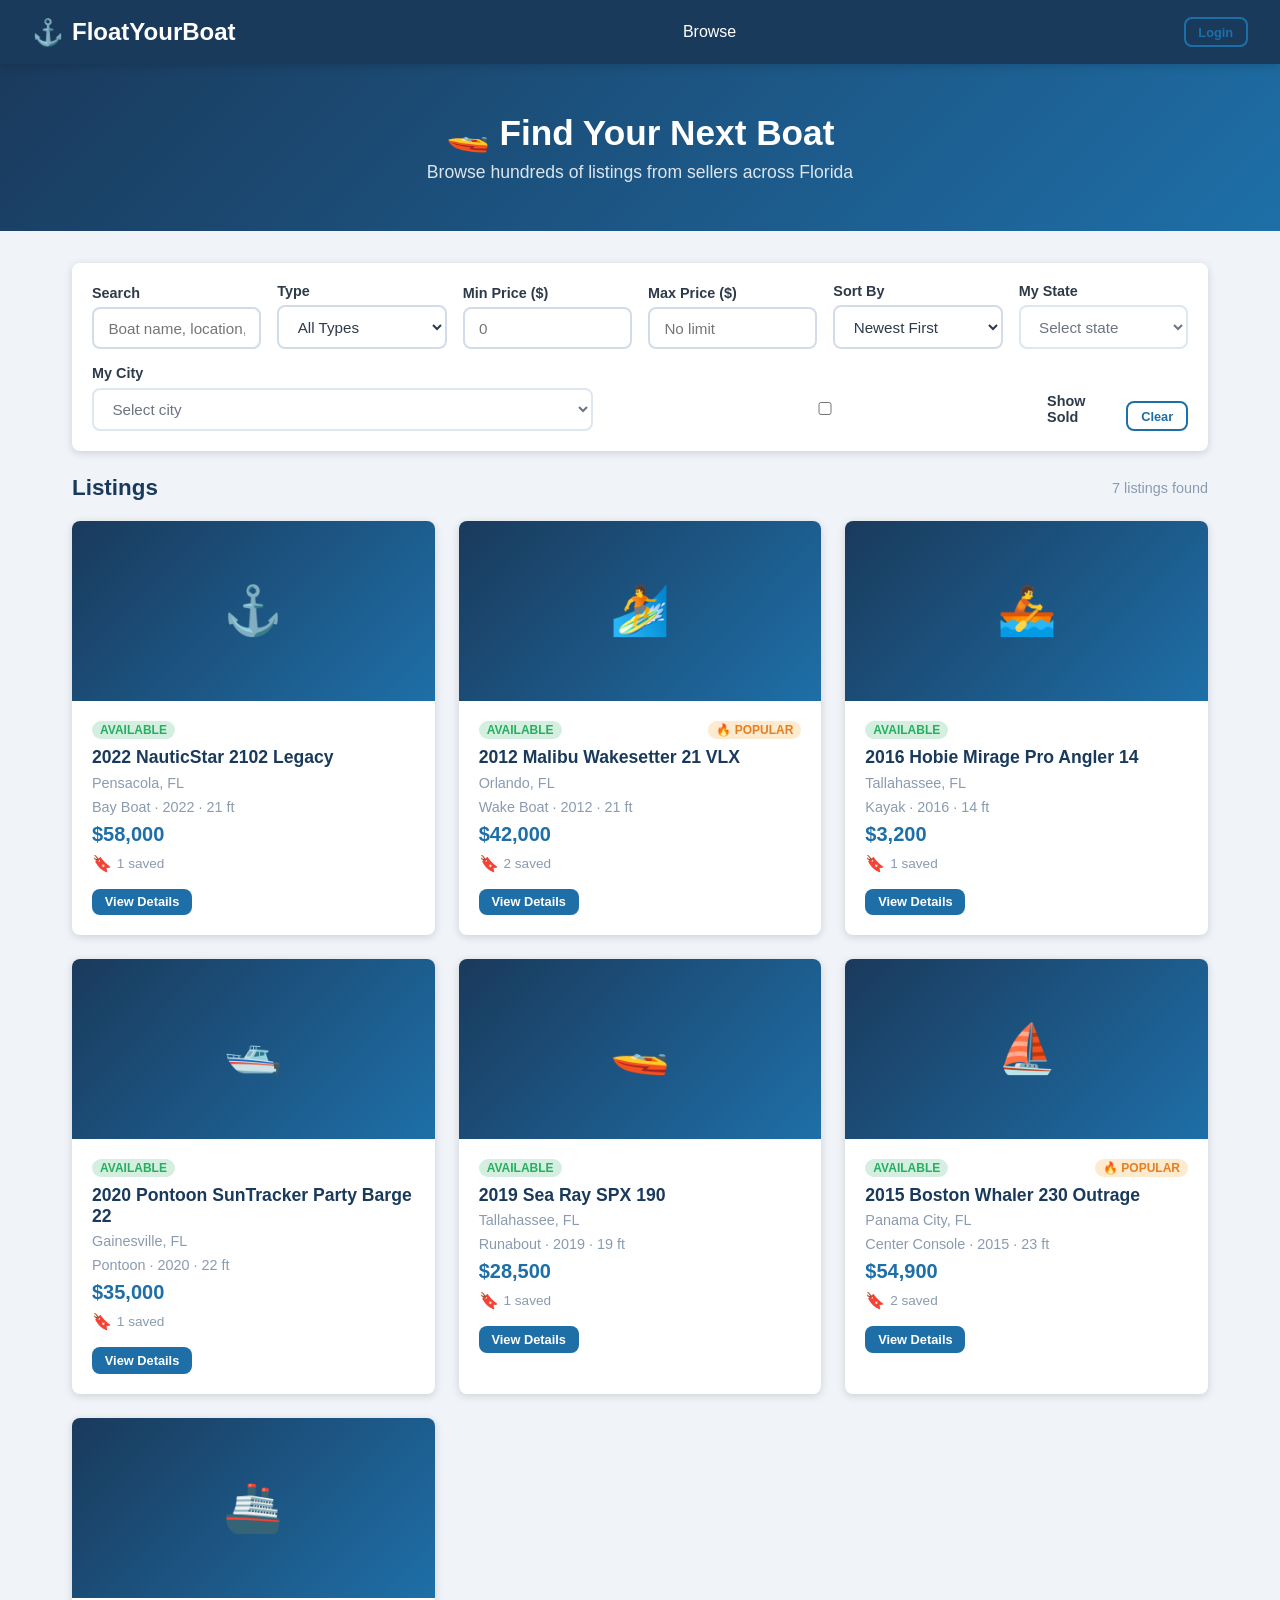
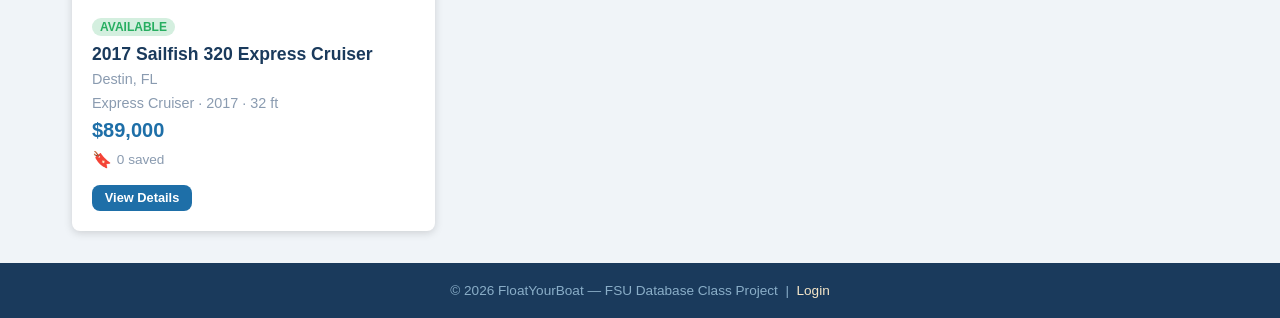
==== frontend/index.html @ 4ae4e90d "Replace buyer location text input with state/city dropdowns Agent-Logs-Url: https://github.com/jake0" ====
<!DOCTYPE html>
<html lang="en">
<head>
  <meta charset="UTF-8" />
  <meta name="viewport" content="width=device-width, initial-scale=1.0" />
  <title>FloatYourBoat — Browse Listings</title>
  <link rel="stylesheet" href="css/styles.css" />
</head>
<body>
  <!-- Navbar -->
  <header class="navbar" id="navbar"></header>

  <!-- Notification Area -->
  <div id="notification-area" style="position:sticky; top:64px; z-index:99; padding:0 2rem;"></div>

  <!-- Hero -->
  <div class="hero">
    <h1>🚤 Find Your Next Boat</h1>
    <p>Browse hundreds of listings from sellers across Florida</p>
  </div>

  <!-- Main Content -->
  <main class="main-content">

    <!-- Filter Bar -->
    <div class="filter-bar">
      <div class="form-group">
        <label for="search">Search</label>
        <input type="text" id="search" placeholder="Boat name, location, type…" oninput="applyFilters()" />
      </div>

      <div class="form-group">
        <label for="type">Type</label>
        <select id="type" onchange="applyFilters()">
          <option value="">All Types</option>
          <option value="Runabout">Runabout</option>
          <option value="Center Console">Center Console</option>
          <option value="Pontoon">Pontoon</option>
          <option value="Express Cruiser">Express Cruiser</option>
          <option value="Wake Boat">Wake Boat</option>
          <option value="Bay Boat">Bay Boat</option>
          <option value="Kayak">Kayak</option>
          <option value="Sailboat">Sailboat</option>
        </select>
      </div>

      <div class="form-group">
        <label for="min-price">Min Price ($)</label>
        <input type="number" id="min-price" placeholder="0" min="0" onchange="applyFilters()" />
      </div>

      <div class="form-group">
        <label for="max-price">Max Price ($)</label>
        <input type="number" id="max-price" placeholder="No limit" min="0" onchange="applyFilters()" />
      </div>

      <div class="form-group">
        <label for="sort">Sort By</label>
        <select id="sort" onchange="applyFilters()">
          <option value="newest">Newest First</option>
          <option value="oldest">Oldest First</option>
          <option value="price-asc">Price: Low to High</option>
          <option value="price-desc">Price: High to Low</option>
          <option value="popularity">Most Popular</option>
          <option value="proximity">Nearest to Me</option>
        </select>
      </div>

      <div class="form-group">
        <label for="buyer-state">My State</label>
        <select id="buyer-state">
          <option value="">Select state</option>
        </select>
      </div>

      <div class="form-group">
        <label for="buyer-city">My City</label>
        <select id="buyer-city">
          <option value="">Select city</option>
        </select>
      </div>

      <div class="form-group" style="min-width:auto;">
        <label style="display:flex; align-items:center; gap:0.4rem; cursor:pointer;">
          <input type="checkbox" id="show-sold" onchange="applyFilters()" />
          Show Sold
        </label>
      </div>

      <button class="btn btn-outline btn-sm" onclick="clearFilters()">Clear</button>
    </div>

    <!-- Result Count & Header -->
    <div class="section-header">
      <h2>Listings</h2>
      <span id="result-count" style="color:var(--mid-gray); font-size:0.9rem;"></span>
    </div>

    <!-- Listings Grid -->
    <div class="listings-grid" id="listings-container">
      <p style="color:var(--mid-gray);">Loading listings…</p>
    </div>
  </main>

  <footer>
    <p>© 2026 FloatYourBoat &mdash; FSU Database Class Project &nbsp;|&nbsp; <a href="login">Login</a></p>
  </footer>

  <script src="js/data.js"></script>
  <script src="js/auth.js"></script>
  <script src="js/browse.js"></script>
</body>
</html>
---- frontend/css/styles.css ----
/* FloatYourBoat — Shared Nautical Theme */

/* ── Reset & Base ── */
*, *::before, *::after {
  box-sizing: border-box;
  margin: 0;
  padding: 0;
}

:root {
  --navy:       #1a3a5c;
  --ocean:      #1e6fa8;
  --seafoam:    #4caf8a;
  --sand:       #f5e6c8;
  --white:      #ffffff;
  --light-gray: #f0f4f8;
  --mid-gray:   #8a9bb0;
  --dark-gray:  #2e3a4a;
  --danger:     #c0392b;
  --success:    #27ae60;
  --warning:    #e67e22;
  --border-radius: 8px;
  --shadow: 0 2px 8px rgba(0,0,0,0.15);
  --shadow-lg: 0 4px 16px rgba(0,0,0,0.2);
  --font-main: 'Segoe UI', Arial, sans-serif;
}

body {
  font-family: var(--font-main);
  background-color: var(--light-gray);
  color: var(--dark-gray);
  min-height: 100vh;
  display: flex;
  flex-direction: column;
}

a {
  color: var(--ocean);
  text-decoration: none;
}

a:hover {
  text-decoration: underline;
}

img {
  max-width: 100%;
  display: block;
}

button {
  cursor: pointer;
  font-family: var(--font-main);
}

/* ── Navigation ── */
.navbar {
  background: var(--navy);
  color: var(--white);
  padding: 0 2rem;
  display: flex;
  align-items: center;
  justify-content: space-between;
  height: 64px;
  box-shadow: var(--shadow);
  position: sticky;
  top: 0;
  z-index: 100;
}

.navbar .brand {
  font-size: 1.5rem;
  font-weight: 700;
  color: var(--white);
  display: flex;
  align-items: center;
  gap: 0.5rem;
  text-decoration: none;
}

.navbar .brand:hover {
  text-decoration: none;
  color: var(--sand);
}

.navbar .brand .anchor-icon {
  font-size: 1.6rem;
}

.navbar nav {
  display: flex;
  align-items: center;
  gap: 1.5rem;
}

.navbar nav a {
  color: var(--white);
  font-weight: 500;
  padding: 0.4rem 0.8rem;
  border-radius: var(--border-radius);
  transition: background 0.2s;
}

.navbar nav a:hover,
.navbar nav a.active {
  background: rgba(255,255,255,0.15);
  text-decoration: none;
}

.navbar .user-info {
  display: flex;
  align-items: center;
  gap: 1rem;
  color: var(--sand);
  font-size: 0.9rem;
}

.navbar .user-info .role-badge {
  background: var(--seafoam);
  color: var(--white);
  padding: 2px 8px;
  border-radius: 12px;
  font-size: 0.75rem;
  text-transform: uppercase;
  font-weight: 600;
}

/* ── Wave Divider ── */
.wave-divider {
  background: var(--navy);
  line-height: 0;
}

.wave-divider svg {
  display: block;
  width: 100%;
}

/* ── Hero Banner ── */
.hero {
  background: linear-gradient(135deg, var(--navy) 0%, var(--ocean) 100%);
  color: var(--white);
  text-align: center;
  padding: 3rem 2rem;
}

.hero h1 {
  font-size: 2.2rem;
  margin-bottom: 0.5rem;
}

.hero p {
  font-size: 1.1rem;
  opacity: 0.85;
}

/* ── Main Content ── */
.main-content {
  flex: 1;
  padding: 2rem;
  max-width: 1200px;
  margin: 0 auto;
  width: 100%;
}

/* ── Cards ── */
.card {
  background: var(--white);
  border-radius: var(--border-radius);
  box-shadow: var(--shadow);
  overflow: hidden;
  transition: transform 0.2s, box-shadow 0.2s;
}

.card:hover {
  transform: translateY(-2px);
  box-shadow: var(--shadow-lg);
}

.card-body {
  padding: 1.25rem;
}

.card-title {
  font-size: 1.1rem;
  font-weight: 700;
  color: var(--navy);
  margin-bottom: 0.4rem;
}

.card-text {
  font-size: 0.9rem;
  color: var(--mid-gray);
  margin-bottom: 0.5rem;
}

.card-price {
  font-size: 1.25rem;
  font-weight: 700;
  color: var(--ocean);
}

.card-img {
  width: 100%;
  height: 180px;
  object-fit: cover;
}

.card-img-placeholder {
  width: 100%;
  height: 180px;
  background: linear-gradient(135deg, var(--navy) 0%, var(--ocean) 100%);
  display: flex;
  align-items: center;
  justify-content: center;
  font-size: 3rem;
  color: var(--white);
}

/* ── Grid Layouts ── */
.listings-grid {
  display: grid;
  grid-template-columns: repeat(auto-fill, minmax(280px, 1fr));
  gap: 1.5rem;
}

/* ── Buttons ── */
.btn {
  display: inline-flex;
  align-items: center;
  gap: 0.4rem;
  padding: 0.55rem 1.2rem;
  border: none;
  border-radius: var(--border-radius);
  font-size: 0.9rem;
  font-weight: 600;
  transition: background 0.2s, transform 0.1s;
  text-decoration: none;
}

.btn:active {
  transform: scale(0.97);
}

.btn-primary {
  background: var(--ocean);
  color: var(--white);
}

.btn-primary:hover {
  background: var(--navy);
  color: var(--white);
  text-decoration: none;
}

.btn-success {
  background: var(--seafoam);
  color: var(--white);
}

.btn-success:hover {
  background: #3a9a74;
  color: var(--white);
  text-decoration: none;
}

.btn-danger {
  background: var(--danger);
  color: var(--white);
}

.btn-danger:hover {
  background: #a93226;
  color: var(--white);
  text-decoration: none;
}

.btn-outline {
  background: transparent;
  border: 2px solid var(--ocean);
  color: var(--ocean);
}

.btn-outline:hover {
  background: var(--ocean);
  color: var(--white);
  text-decoration: none;
}

.btn-sm {
  padding: 0.35rem 0.8rem;
  font-size: 0.8rem;
}

.btn-lg {
  padding: 0.75rem 1.8rem;
  font-size: 1rem;
}

.btn-block {
  width: 100%;
  justify-content: center;
}

.btn-warning {
  background: var(--warning);
  color: var(--white);
}

.btn-warning:hover {
  background: #ca6f1e;
  color: var(--white);
  text-decoration: none;
}

/* ── Forms ── */
.form-group {
  margin-bottom: 1.2rem;
}

.form-group label {
  display: block;
  font-weight: 600;
  margin-bottom: 0.4rem;
  color: var(--dark-gray);
  font-size: 0.9rem;
}

.form-group input,
.form-group select,
.form-group textarea {
  width: 100%;
  padding: 0.65rem 0.9rem;
  border: 2px solid #d1dce8;
  border-radius: var(--border-radius);
  font-size: 0.95rem;
  font-family: var(--font-main);
  background: var(--white);
  color: var(--dark-gray);
  transition: border-color 0.2s;
}

.form-group input:focus,
.form-group select:focus,
.form-group textarea:focus {
  outline: none;
  border-color: var(--ocean);
}

.form-group textarea {
  resize: vertical;
  min-height: 100px;
}

.form-row {
  display: grid;
  grid-template-columns: 1fr 1fr;
  gap: 1rem;
}

.form-hint {
  font-size: 0.8rem;
  color: var(--mid-gray);
  margin-top: 0.25rem;
}

/* ── Filter Bar ── */
.filter-bar {
  background: var(--white);
  border-radius: var(--border-radius);
  box-shadow: var(--shadow);
  padding: 1.25rem;
  margin-bottom: 1.5rem;
  display: flex;
  flex-wrap: wrap;
  gap: 1rem;
  align-items: flex-end;
}

.filter-bar .form-group {
  flex: 1;
  min-width: 160px;
  margin-bottom: 0;
}

.filter-bar .btn {
  align-self: flex-end;
}

/* ── Badges ── */
.badge {
  display: inline-block;
  padding: 2px 8px;
  border-radius: 12px;
  font-size: 0.75rem;
  font-weight: 600;
  text-transform: uppercase;
}

.badge-available {
  background: #d4efdf;
  color: var(--success);
}

.badge-sold {
  background: #f9ebea;
  color: var(--danger);
}

.badge-popular {
  background: #fdebd0;
  color: var(--warning);
}

/* ── Alerts / Notifications ── */
.alert {
  padding: 0.9rem 1.2rem;
  border-radius: var(--border-radius);
  margin-bottom: 1rem;
  display: flex;
  align-items: center;
  gap: 0.75rem;
  font-size: 0.95rem;
}

.alert-info {
  background: #d6eaf8;
  color: #1a5276;
  border-left: 4px solid var(--ocean);
}

.alert-success {
  background: #d4efdf;
  color: #1d6a3a;
  border-left: 4px solid var(--success);
}

.alert-warning {
  background: #fdebd0;
  color: #7e5109;
  border-left: 4px solid var(--warning);
}

.alert-danger {
  background: #f9ebea;
  color: #7b241c;
  border-left: 4px solid var(--danger);
}

.alert .close-btn {
  margin-left: auto;
  background: none;
  border: none;
  font-size: 1.1rem;
  cursor: pointer;
  color: inherit;
  opacity: 0.6;
}

.alert .close-btn:hover {
  opacity: 1;
}

/* ── Auth Pages ── */
.auth-container {
  min-height: 100vh;
  background: linear-gradient(135deg, var(--navy) 0%, var(--ocean) 100%);
  display: flex;
  align-items: center;
  justify-content: center;
  padding: 2rem;
}

.auth-box {
  background: var(--white);
  border-radius: 12px;
  box-shadow: var(--shadow-lg);
  padding: 2.5rem;
  width: 100%;
  max-width: 440px;
}

.auth-logo {
  text-align: center;
  margin-bottom: 1.5rem;
}

.auth-logo .logo-icon {
  font-size: 3rem;
}

.auth-logo h1 {
  font-size: 1.75rem;
  color: var(--navy);
  font-weight: 700;
}

.auth-logo p {
  color: var(--mid-gray);
  font-size: 0.9rem;
  margin-top: 0.25rem;
}

.auth-tabs {
  display: flex;
  border-bottom: 2px solid #e5eaf0;
  margin-bottom: 1.5rem;
}

.auth-tab {
  flex: 1;
  padding: 0.6rem;
  text-align: center;
  background: none;
  border: none;
  font-size: 0.95rem;
  font-weight: 600;
  color: var(--mid-gray);
  cursor: pointer;
  border-bottom: 2px solid transparent;
  margin-bottom: -2px;
  transition: color 0.2s;
}

.auth-tab.active {
  color: var(--ocean);
  border-bottom-color: var(--ocean);
}

.auth-form {
  display: none;
}

.auth-form.active {
  display: block;
}

.role-selector {
  display: flex;
  gap: 1rem;
  margin-bottom: 1.2rem;
}

.role-option {
  flex: 1;
  border: 2px solid #d1dce8;
  border-radius: var(--border-radius);
  padding: 0.75rem;
  text-align: center;
  cursor: pointer;
  transition: border-color 0.2s, background 0.2s;
  font-size: 0.9rem;
  font-weight: 500;
  color: var(--dark-gray);
  background: var(--white);
}

.role-option.selected {
  border-color: var(--ocean);
  background: #eaf4fc;
  color: var(--ocean);
}

.role-option .role-icon {
  font-size: 1.8rem;
  display: block;
  margin-bottom: 0.25rem;
}

/* ── Page Sections ── */
.section-header {
  display: flex;
  align-items: center;
  justify-content: space-between;
  margin-bottom: 1.25rem;
  flex-wrap: wrap;
  gap: 0.75rem;
}

.section-header h2 {
  font-size: 1.4rem;
  color: var(--navy);
}

.empty-state {
  text-align: center;
  padding: 3rem 1rem;
  color: var(--mid-gray);
}

.empty-state .empty-icon {
  font-size: 4rem;
  margin-bottom: 1rem;
}

.empty-state h3 {
  font-size: 1.2rem;
  margin-bottom: 0.5rem;
  color: var(--dark-gray);
}

/* ── Listing Detail ── */
.listing-detail {
  background: var(--white);
  border-radius: var(--border-radius);
  box-shadow: var(--shadow);
  overflow: hidden;
}

.listing-detail-img {
  width: 100%;
  height: 350px;
  object-fit: cover;
}

.listing-detail-img-placeholder {
  width: 100%;
  height: 350px;
  background: linear-gradient(135deg, var(--navy) 0%, var(--ocean) 100%);
  display: flex;
  align-items: center;
  justify-content: center;
  font-size: 6rem;
  color: var(--white);
}

.listing-detail-body {
  padding: 2rem;
}

.listing-detail-header {
  display: flex;
  align-items: flex-start;
  justify-content: space-between;
  gap: 1rem;
  flex-wrap: wrap;
  margin-bottom: 1.5rem;
}

.listing-detail-title {
  font-size: 1.75rem;
  color: var(--navy);
  font-weight: 700;
}

.listing-detail-price {
  font-size: 2rem;
  font-weight: 700;
  color: var(--ocean);
}

.listing-meta {
  display: grid;
  grid-template-columns: repeat(auto-fill, minmax(180px, 1fr));
  gap: 1rem;
  margin-bottom: 1.5rem;
}

.listing-meta-item {
  background: var(--light-gray);
  border-radius: var(--border-radius);
  padding: 0.75rem 1rem;
}

.listing-meta-item .meta-label {
  font-size: 0.75rem;
  text-transform: uppercase;
  letter-spacing: 0.05em;
  color: var(--mid-gray);
  margin-bottom: 0.2rem;
}

.listing-meta-item .meta-value {
  font-weight: 600;
  color: var(--dark-gray);
}

.listing-description {
  line-height: 1.7;
  color: var(--dark-gray);
  margin-bottom: 1.5rem;
}

.listing-actions {
  display: flex;
  gap: 1rem;
  flex-wrap: wrap;
}

/* ── Modal ── */
.modal-overlay {
  position: fixed;
  inset: 0;
  background: rgba(0,0,0,0.5);
  z-index: 200;
  display: flex;
  align-items: center;
  justify-content: center;
  padding: 1rem;
}

.modal-overlay.hidden {
  display: none;
}

.modal {
  background: var(--white);
  border-radius: 12px;
  box-shadow: var(--shadow-lg);
  width: 100%;
  max-width: 560px;
  max-height: 90vh;
  overflow-y: auto;
}

.modal-header {
  padding: 1.25rem 1.5rem;
  border-bottom: 1px solid #e5eaf0;
  display: flex;
  align-items: center;
  justify-content: space-between;
}

.modal-header h3 {
  font-size: 1.1rem;
  color: var(--navy);
}

.modal-close {
  background: none;
  border: none;
  font-size: 1.4rem;
  color: var(--mid-gray);
  cursor: pointer;
}

.modal-close:hover {
  color: var(--dark-gray);
}

.modal-body {
  padding: 1.5rem;
}

.modal-footer {
  padding: 1.25rem 1.5rem;
  border-top: 1px solid #e5eaf0;
  display: flex;
  justify-content: flex-end;
  gap: 0.75rem;
}

/* ── Stats / Popularity ── */
.stats-row {
  display: flex;
  gap: 1rem;
  align-items: center;
  flex-wrap: wrap;
  margin-top: 0.5rem;
}

.stat-item {
  display: flex;
  align-items: center;
  gap: 0.3rem;
  font-size: 0.85rem;
  color: var(--mid-gray);
}

.stat-item .stat-icon {
  font-size: 1rem;
}

/* ── Seller Dashboard ── */
.seller-table {
  width: 100%;
  border-collapse: collapse;
  background: var(--white);
  border-radius: var(--border-radius);
  box-shadow: var(--shadow);
  overflow: hidden;
}

.seller-table th {
  background: var(--navy);
  color: var(--white);
  padding: 0.85rem 1rem;
  text-align: left;
  font-size: 0.85rem;
  text-transform: uppercase;
  letter-spacing: 0.05em;
}

.seller-table td {
  padding: 0.85rem 1rem;
  border-bottom: 1px solid #e5eaf0;
  font-size: 0.9rem;
  vertical-align: middle;
}

.seller-table tr:last-child td {
  border-bottom: none;
}

.seller-table tr:hover td {
  background: var(--light-gray);
}

.seller-table .action-btns {
  display: flex;
  gap: 0.5rem;
}

/* ── Footer ── */
footer {
  background: var(--navy);
  color: #8aaec8;
  text-align: center;
  padding: 1.25rem;
  font-size: 0.85rem;
  margin-top: auto;
}

footer a {
  color: var(--sand);
}

/* ── Utility ── */
.text-center { text-align: center; }
.text-right  { text-align: right; }
.mt-1 { margin-top: 0.5rem; }
.mt-2 { margin-top: 1rem; }
.mt-3 { margin-top: 1.5rem; }
.mb-1 { margin-bottom: 0.5rem; }
.mb-2 { margin-bottom: 1rem; }
.mb-3 { margin-bottom: 1.5rem; }
.hidden { display: none !important; }
.flex { display: flex; }
.flex-gap { gap: 0.75rem; }
.align-center { align-items: center; }
.justify-between { justify-content: space-between; }

/* ── Responsive ── */
@media (max-width: 768px) {
  .navbar {
    padding: 0 1rem;
    height: auto;
    flex-wrap: wrap;
    padding: 0.75rem 1rem;
    gap: 0.5rem;
  }

  .navbar nav {
    gap: 0.5rem;
    flex-wrap: wrap;
  }

  .main-content {
    padding: 1rem;
  }

  .filter-bar {
    flex-direction: column;
  }

  .form-row {
    grid-template-columns: 1fr;
  }

  .listing-detail-img,
  .listing-detail-img-placeholder {
    height: 220px;
  }

  .listing-detail-title {
    font-size: 1.35rem;
  }

  .listing-detail-price {
    font-size: 1.5rem;
  }

  .seller-table {
    display: block;
    overflow-x: auto;
  }
}
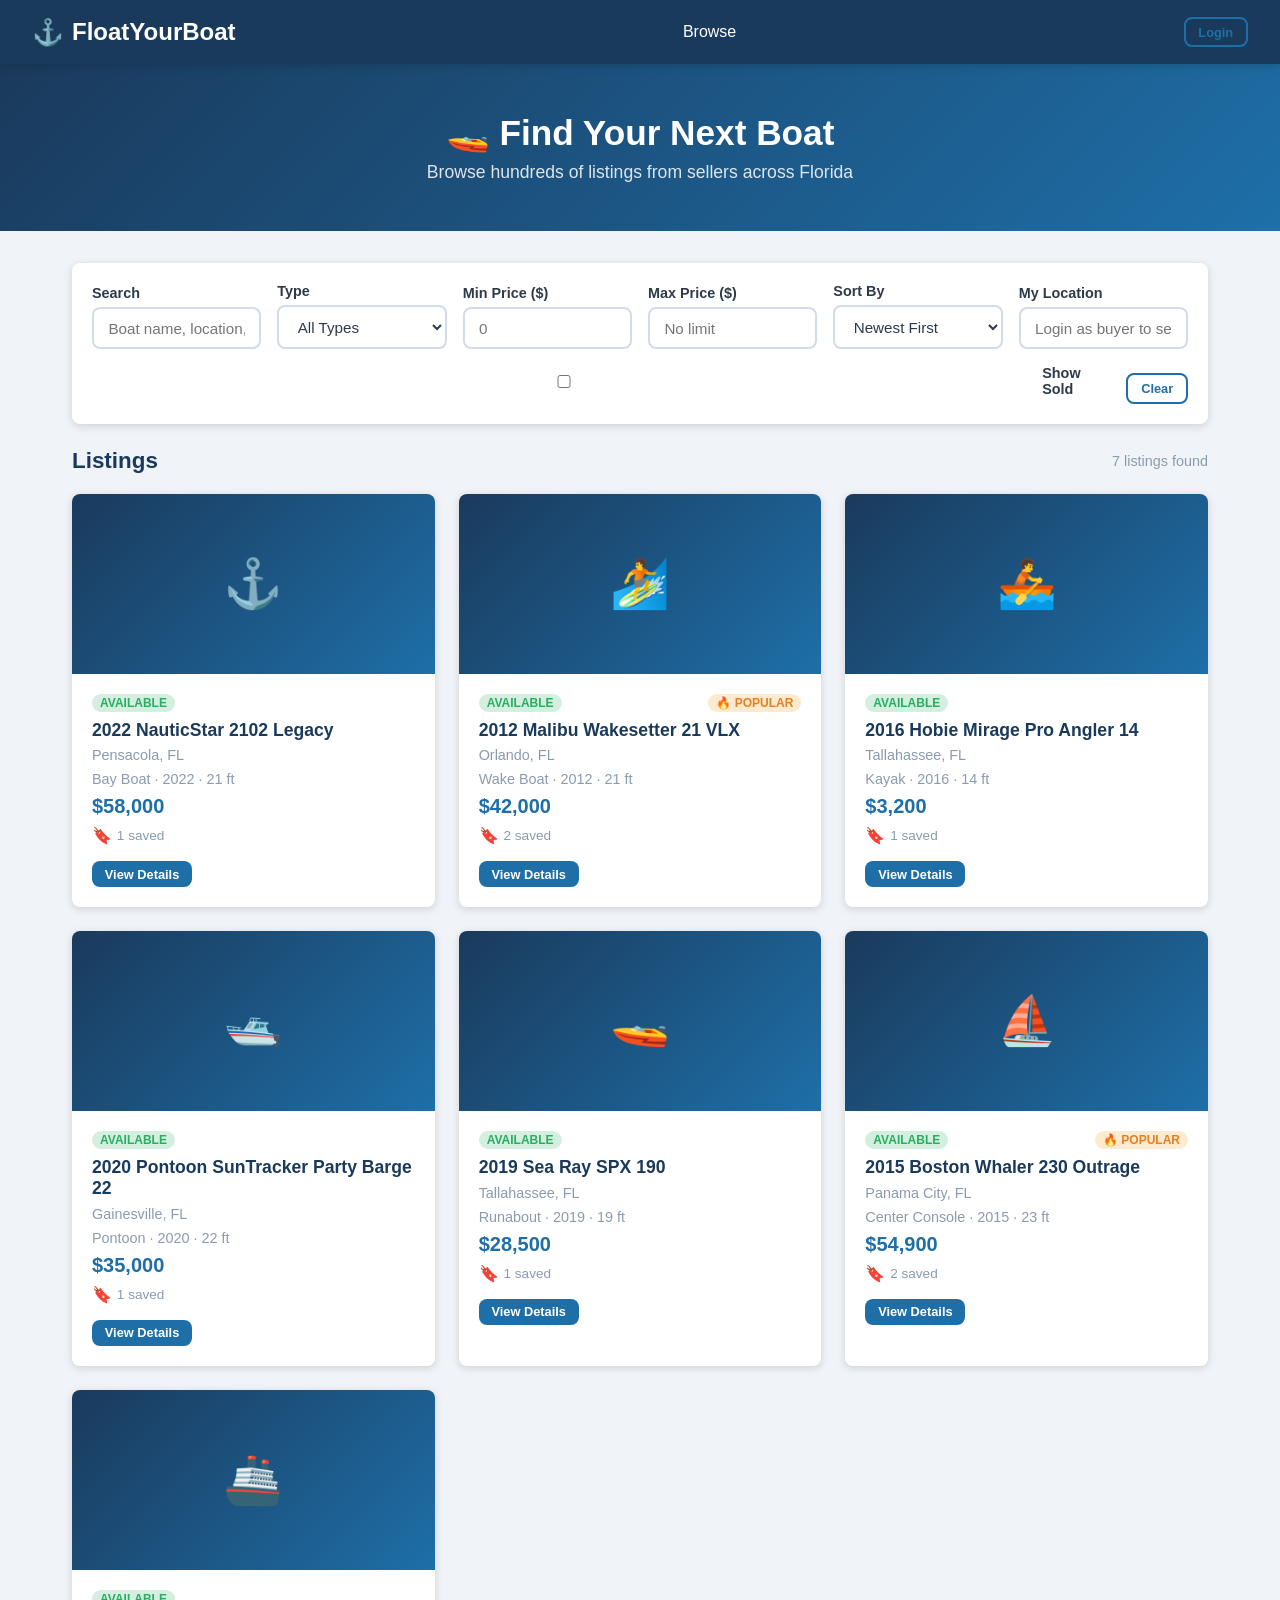
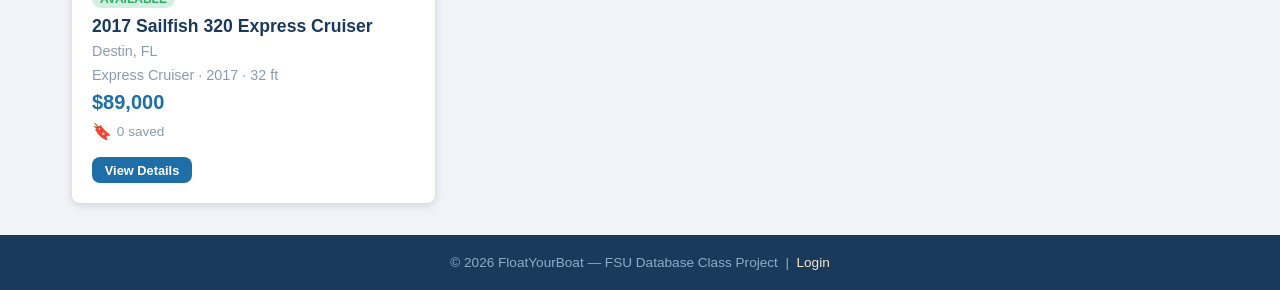
==== commit 25a3b6a2: "Merge branch 'main' of https://github.com/jake0822/FloatYourBoat" ====
--- a/frontend/index.html
+++ b/frontend/index.html
@@ -67,17 +67,8 @@
       </div>
 
       <div class="form-group">
-        <label for="buyer-state">My State</label>
-        <select id="buyer-state">
-          <option value="">Select state</option>
-        </select>
-      </div>
-
-      <div class="form-group">
-        <label for="buyer-city">My City</label>
-        <select id="buyer-city">
-          <option value="">Select city</option>
-        </select>
+        <label for="buyer-location">My Location</label>
+        <input type="text" id="buyer-location" placeholder="City, State" />
       </div>
 
       <div class="form-group" style="min-width:auto;">
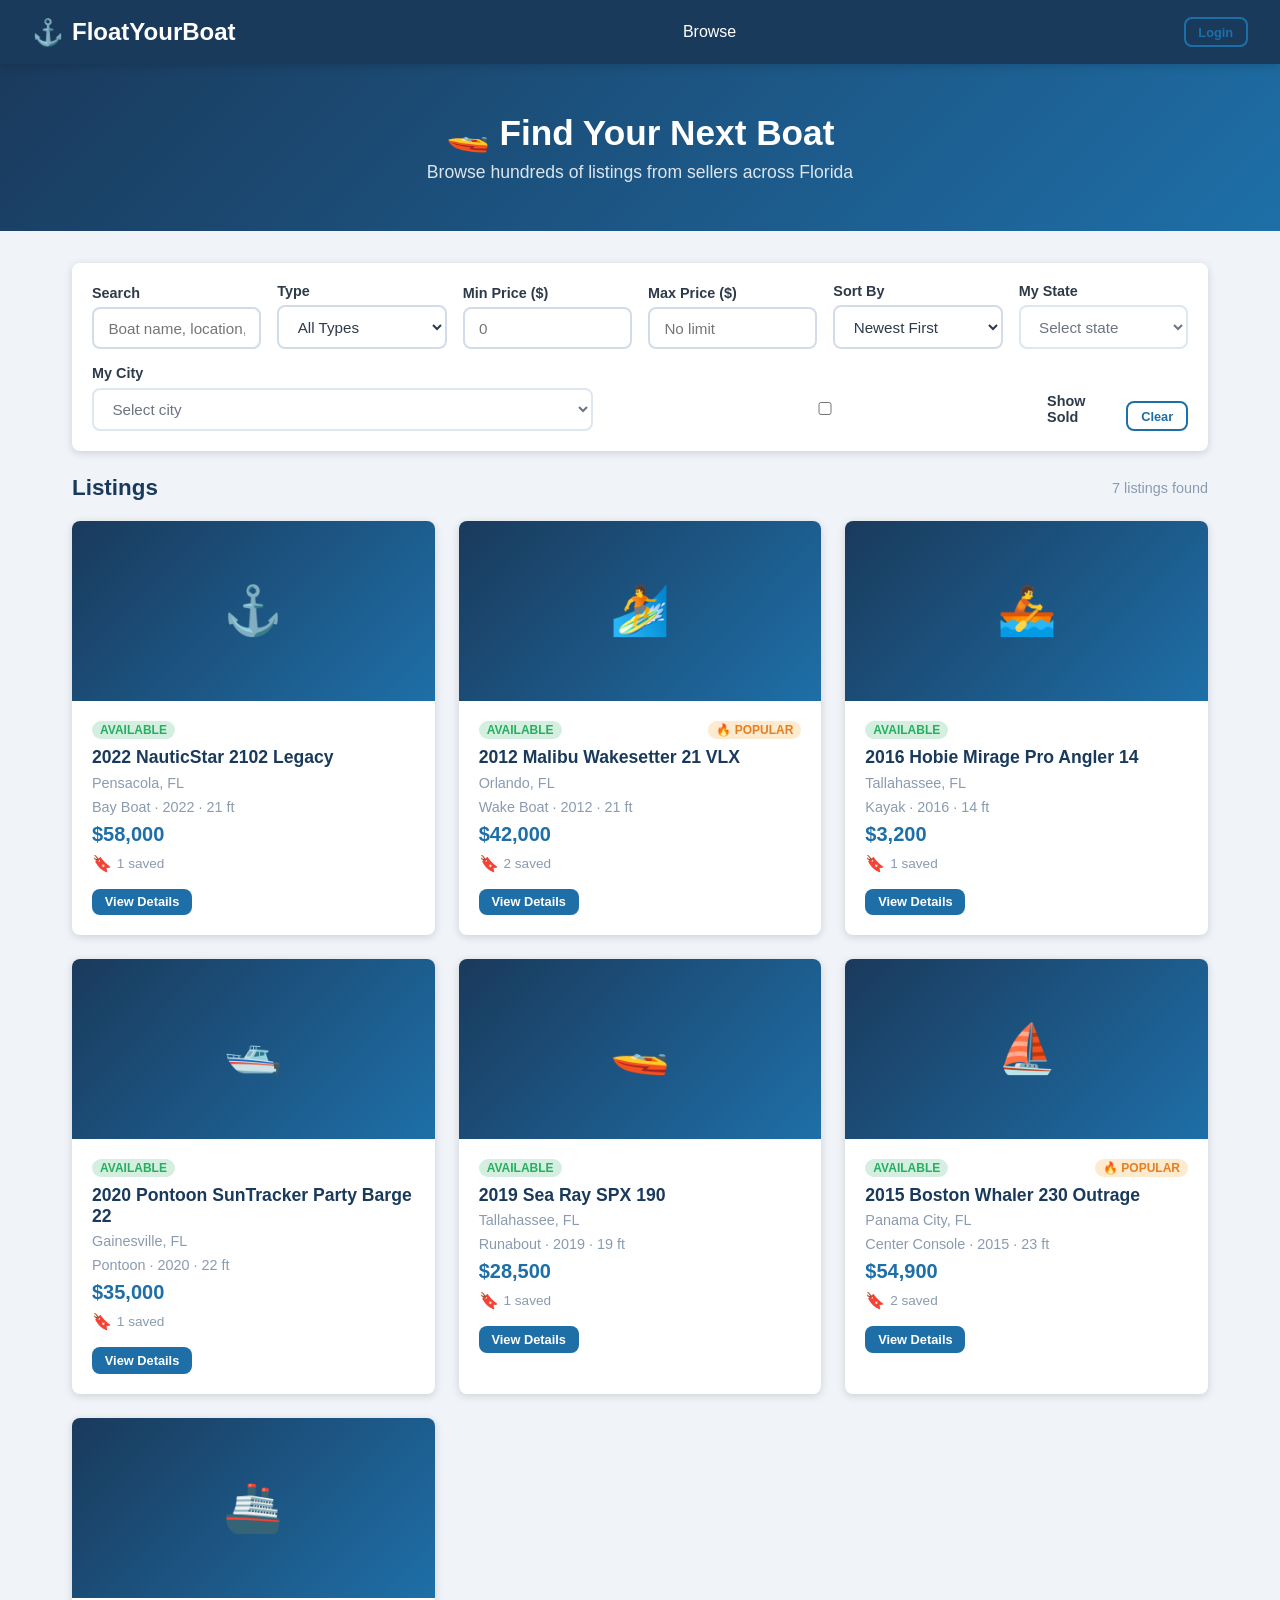
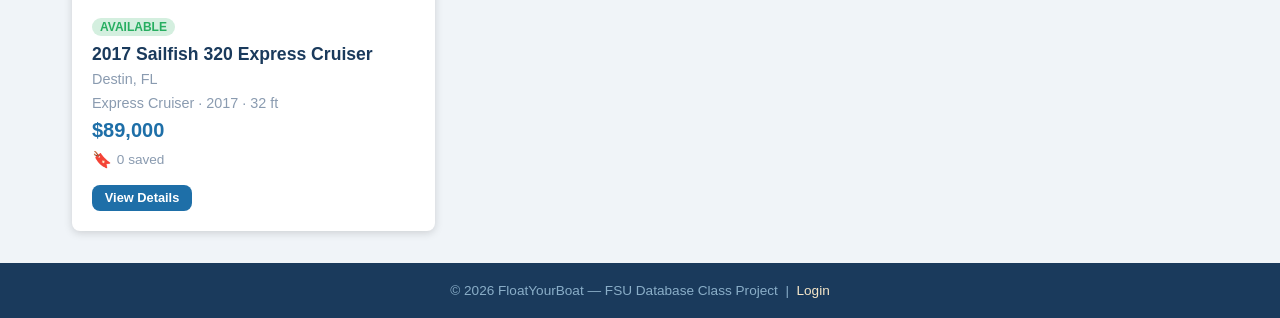
==== commit 8ad38867: "Merge pull request #11 from jake0822/copilot/add-location-dropdowns Replace buyer free-text location" ====
--- a/frontend/index.html
+++ b/frontend/index.html
@@ -67,8 +67,17 @@
       </div>
 
       <div class="form-group">
-        <label for="buyer-location">My Location</label>
-        <input type="text" id="buyer-location" placeholder="City, State" />
+        <label for="buyer-state">My State</label>
+        <select id="buyer-state">
+          <option value="">Select state</option>
+        </select>
+      </div>
+
+      <div class="form-group">
+        <label for="buyer-city">My City</label>
+        <select id="buyer-city">
+          <option value="">Select city</option>
+        </select>
       </div>
 
       <div class="form-group" style="min-width:auto;">
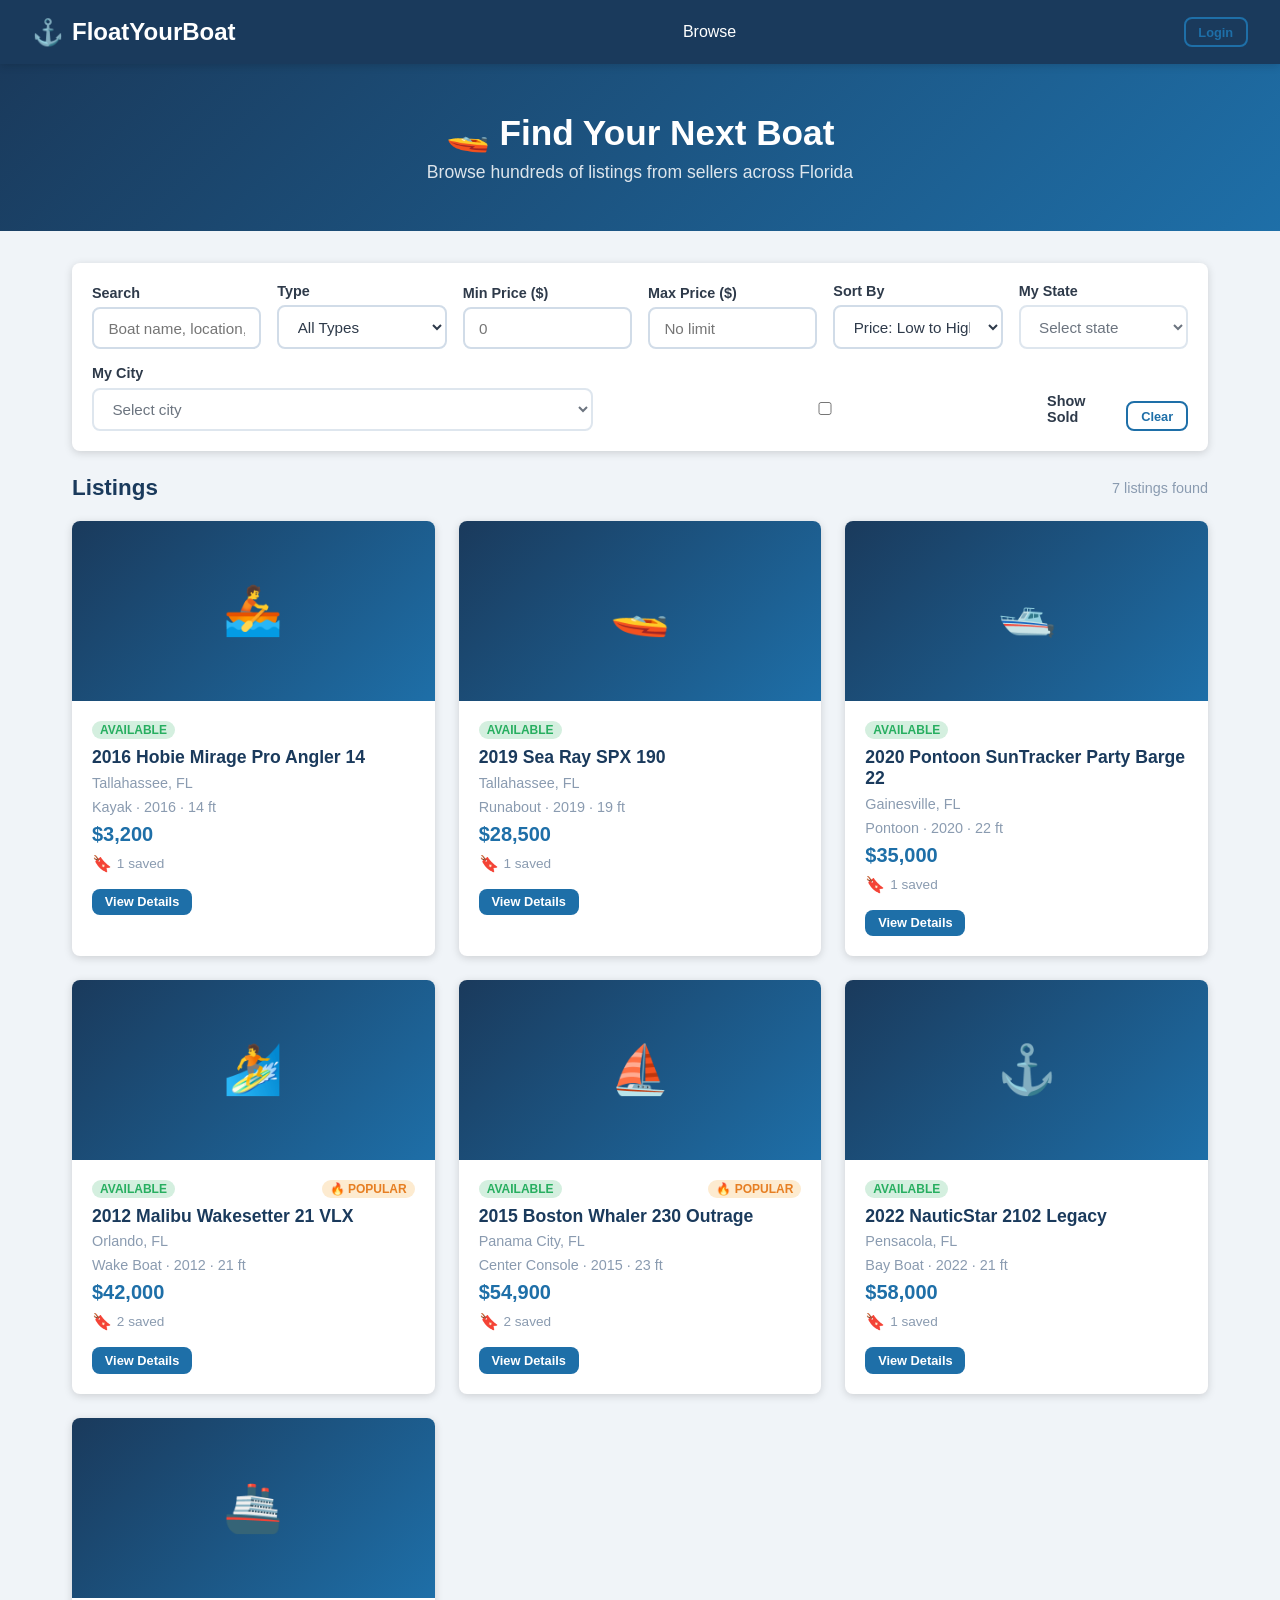
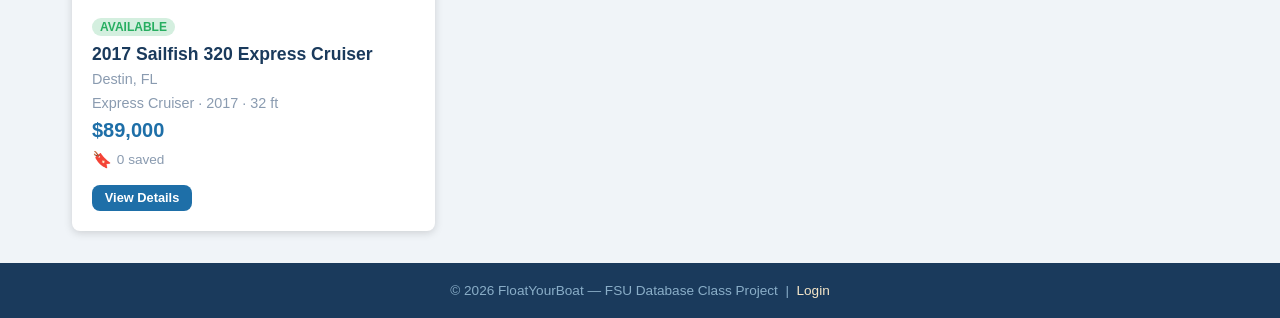
==== commit 4dc9940e: "Remove newest/oldest sort options; fix proximity sort fallback to price-asc Agent-Logs-Url: https://" ====
--- a/frontend/index.html
+++ b/frontend/index.html
@@ -57,8 +57,6 @@
       <div class="form-group">
         <label for="sort">Sort By</label>
         <select id="sort" onchange="applyFilters()">
-          <option value="newest">Newest First</option>
-          <option value="oldest">Oldest First</option>
           <option value="price-asc">Price: Low to High</option>
           <option value="price-desc">Price: High to Low</option>
           <option value="popularity">Most Popular</option>
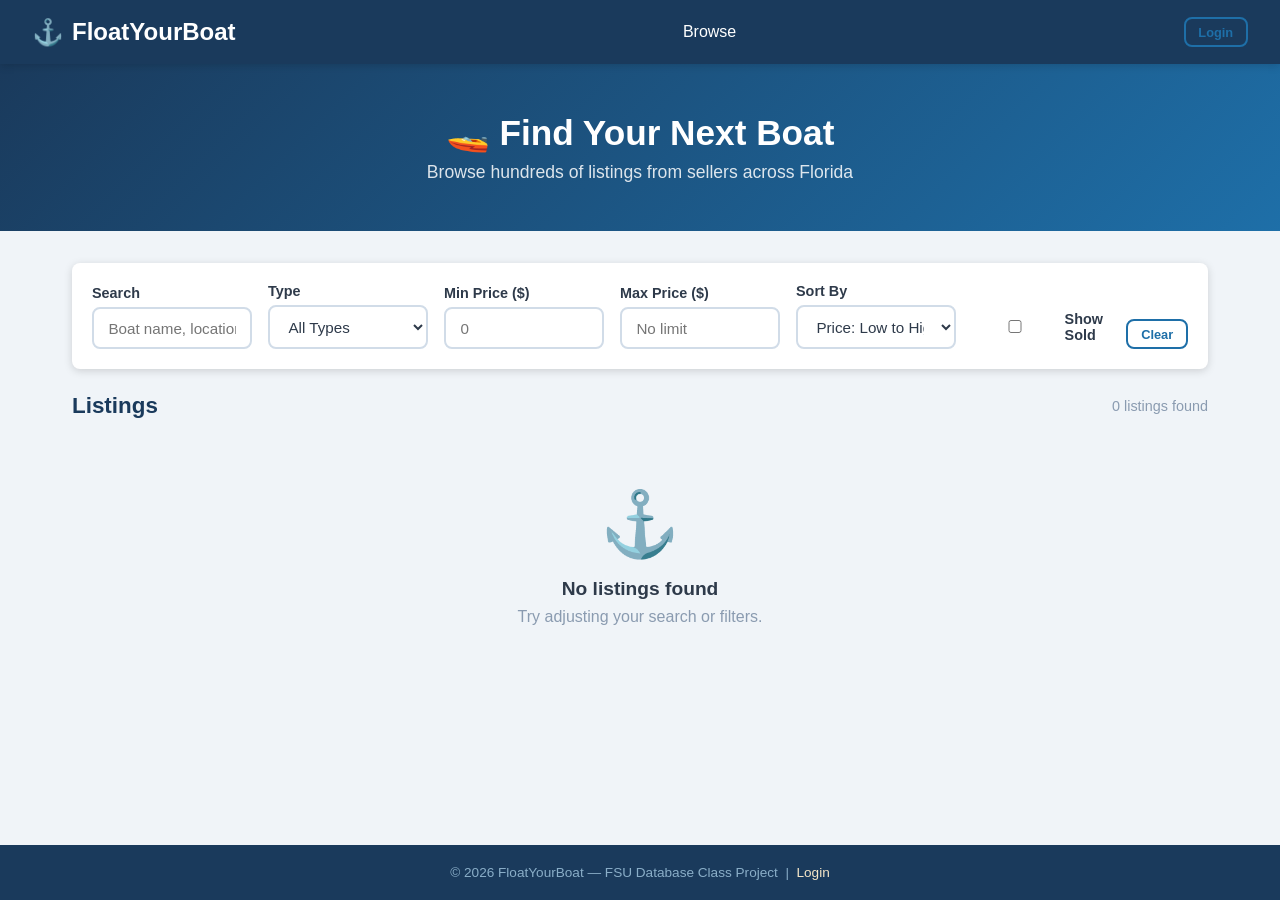
==== commit 2bdabaa6: "Trims front end" ====
--- a/frontend/index.html
+++ b/frontend/index.html
@@ -64,19 +64,7 @@
         </select>
       </div>
 
-      <div class="form-group">
-        <label for="buyer-state">My State</label>
-        <select id="buyer-state">
-          <option value="">Select state</option>
-        </select>
-      </div>
-
-      <div class="form-group">
-        <label for="buyer-city">My City</label>
-        <select id="buyer-city">
-          <option value="">Select city</option>
-        </select>
-      </div>
+     
 
       <div class="form-group" style="min-width:auto;">
         <label style="display:flex; align-items:center; gap:0.4rem; cursor:pointer;">
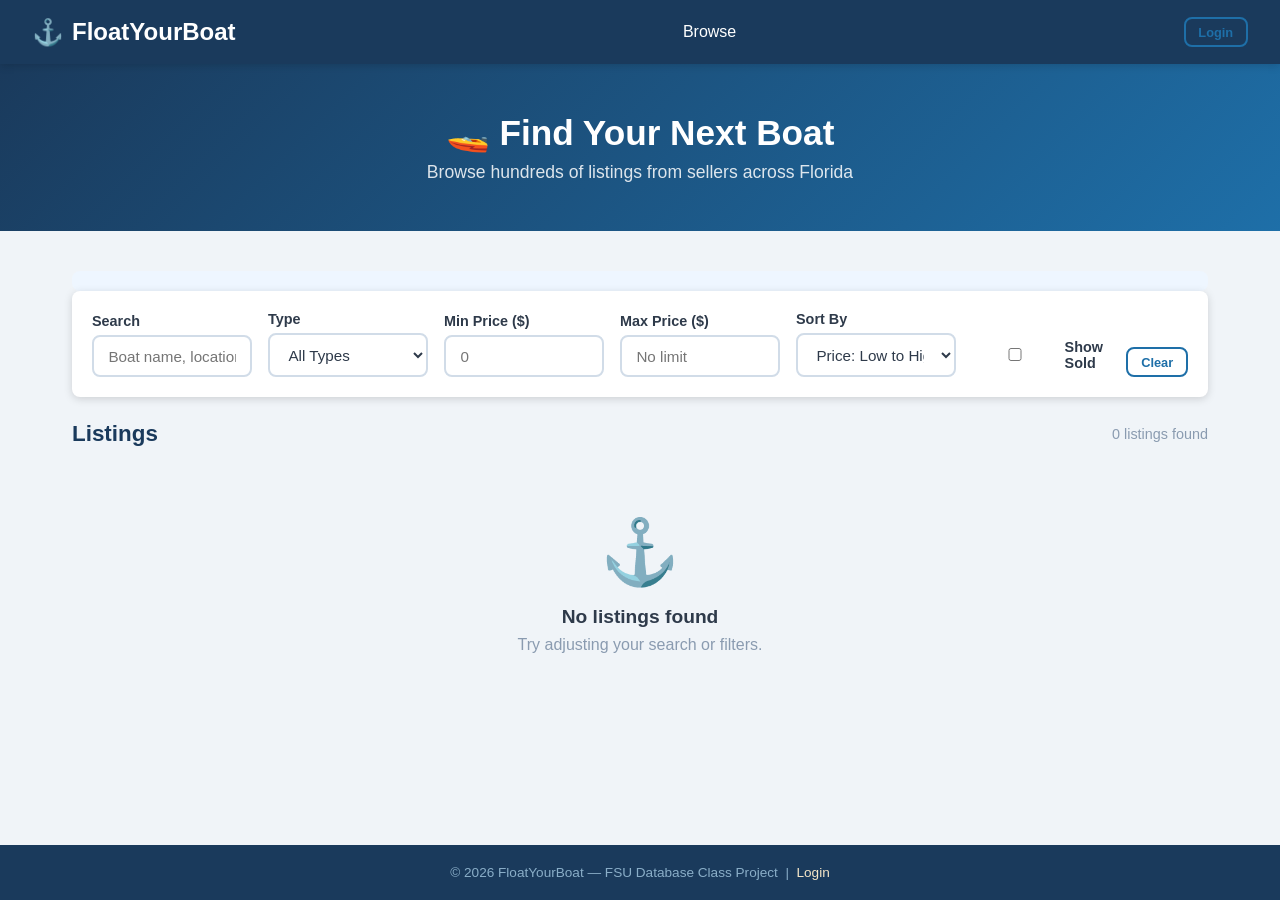
==== commit f276f211: "updates javascript for the advanced x miles away feature" ====
--- a/frontend/index.html
+++ b/frontend/index.html
@@ -21,7 +21,7 @@
 
   <!-- Main Content -->
   <main class="main-content">
-
+    <div id="current-buyer-location" class="location-pill"></div>
     <!-- Filter Bar -->
     <div class="filter-bar">
       <div class="form-group">
@@ -53,7 +53,15 @@
         <label for="max-price">Max Price ($)</label>
         <input type="number" id="max-price" placeholder="No limit" min="0" onchange="applyFilters()" />
       </div>
+        <div class="form-group" style="display:none;">
+        <label for="buyer-state">My State</label>
+        <select id="buyer-state"></select>
+      </div>
 
+      <div class="form-group" style="display:none;">
+        <label for="buyer-city">My City</label>
+        <select id="buyer-city"></select>
+      </div>
       <div class="form-group">
         <label for="sort">Sort By</label>
         <select id="sort" onchange="applyFilters()">
--- a/frontend/css/styles.css
+++ b/frontend/css/styles.css
@@ -885,3 +885,13 @@
     overflow-x: auto;
   }
 }
+
+.location-pill {
+  margin-top: 8px;
+  padding: 10px;
+  border-radius: 8px;
+  background: #eef6ff;
+  font-size: 14px;
+  color: #1d4d7a;
+  font-weight: 600;
+}
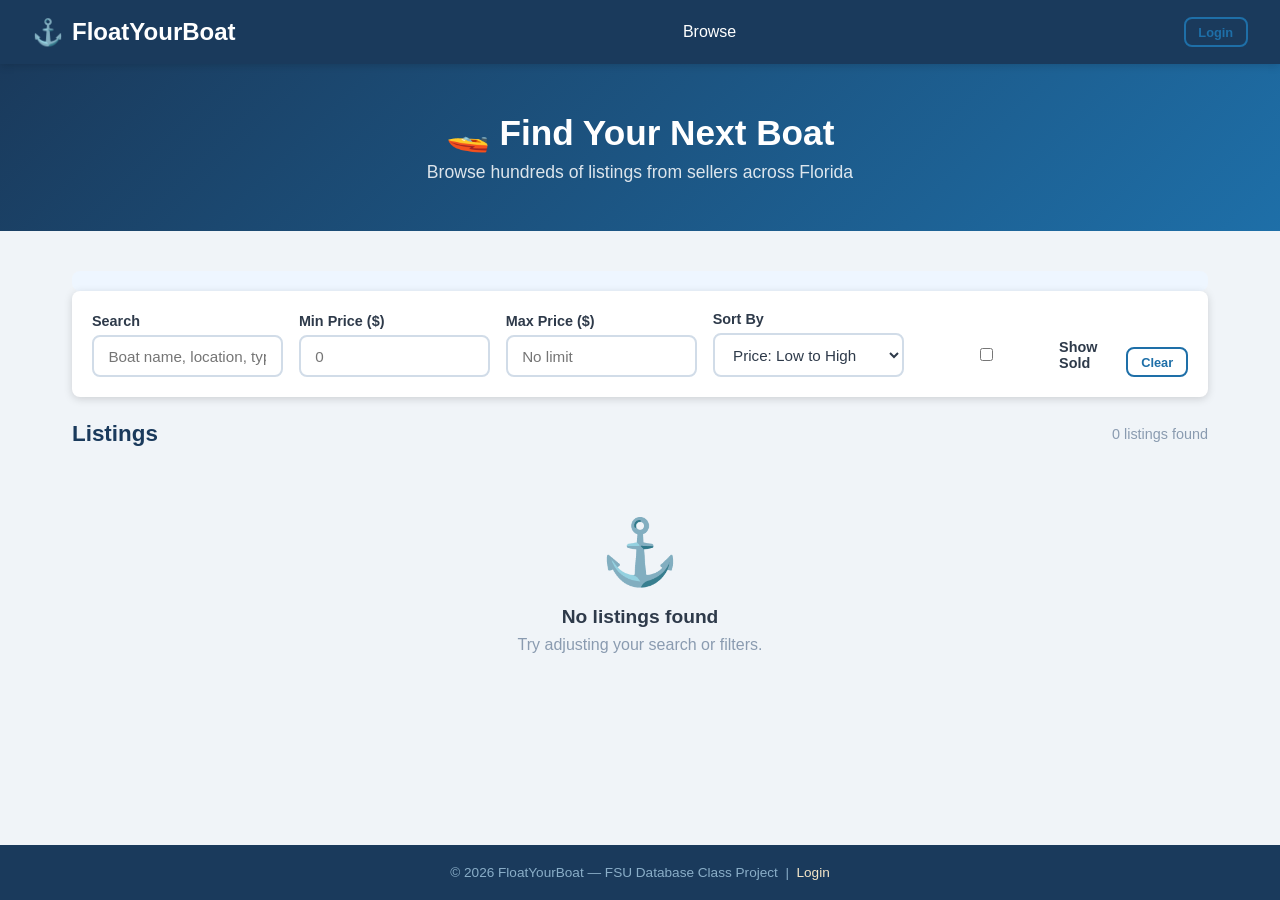
==== commit 65bcbd93: "updates index to remove boat types" ====
--- a/frontend/index.html
+++ b/frontend/index.html
@@ -27,21 +27,6 @@
       <div class="form-group">
         <label for="search">Search</label>
         <input type="text" id="search" placeholder="Boat name, location, type…" oninput="applyFilters()" />
-      </div>
-
-      <div class="form-group">
-        <label for="type">Type</label>
-        <select id="type" onchange="applyFilters()">
-          <option value="">All Types</option>
-          <option value="Runabout">Runabout</option>
-          <option value="Center Console">Center Console</option>
-          <option value="Pontoon">Pontoon</option>
-          <option value="Express Cruiser">Express Cruiser</option>
-          <option value="Wake Boat">Wake Boat</option>
-          <option value="Bay Boat">Bay Boat</option>
-          <option value="Kayak">Kayak</option>
-          <option value="Sailboat">Sailboat</option>
-        </select>
       </div>
 
       <div class="form-group">
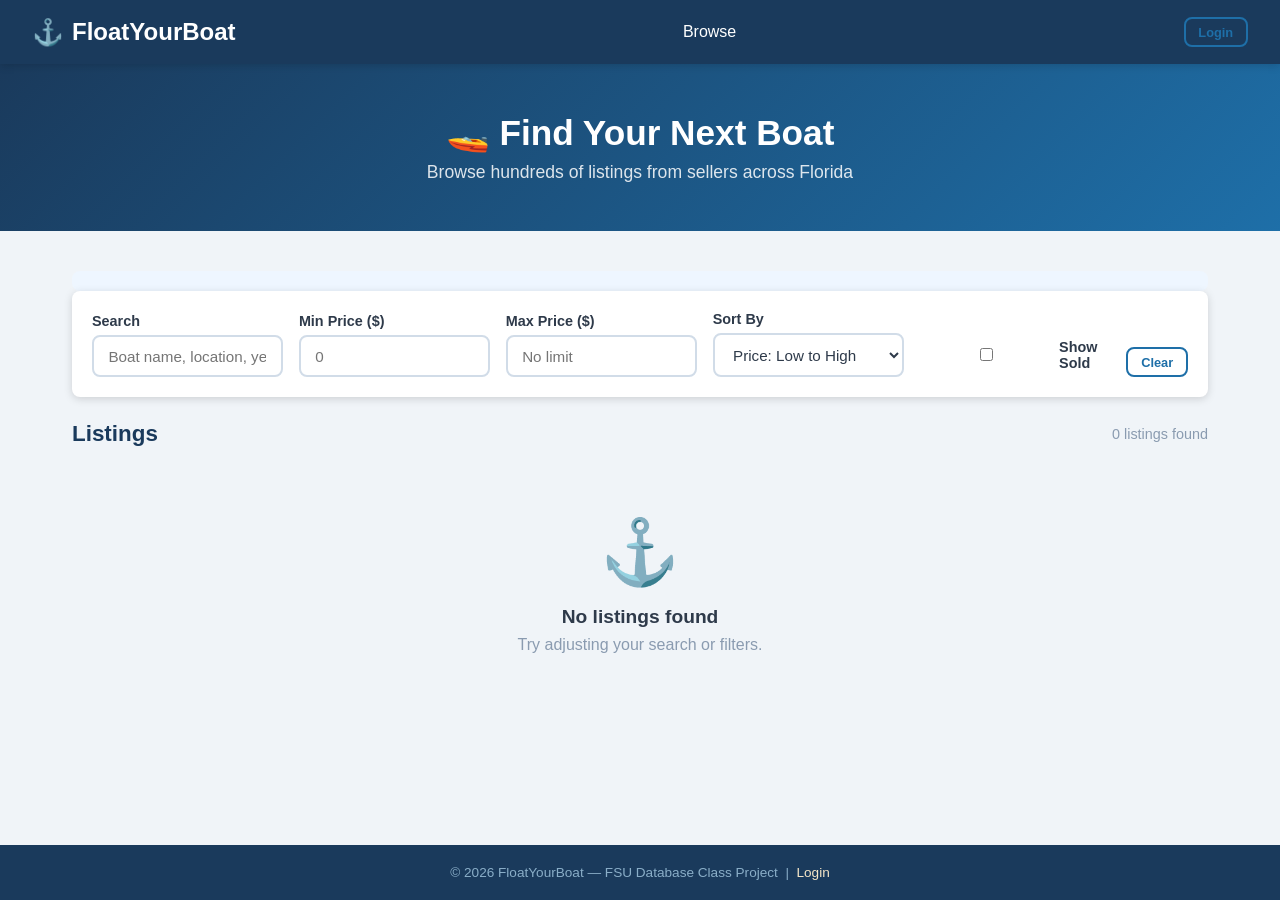
==== commit dbec8c7e: "updates search parameter" ====
--- a/frontend/index.html
+++ b/frontend/index.html
@@ -26,7 +26,7 @@
     <div class="filter-bar">
       <div class="form-group">
         <label for="search">Search</label>
-        <input type="text" id="search" placeholder="Boat name, location, type…" oninput="applyFilters()" />
+        <input type="text" id="search" placeholder="Boat name, location, year" oninput="applyFilters()" />
       </div>
 
       <div class="form-group">
